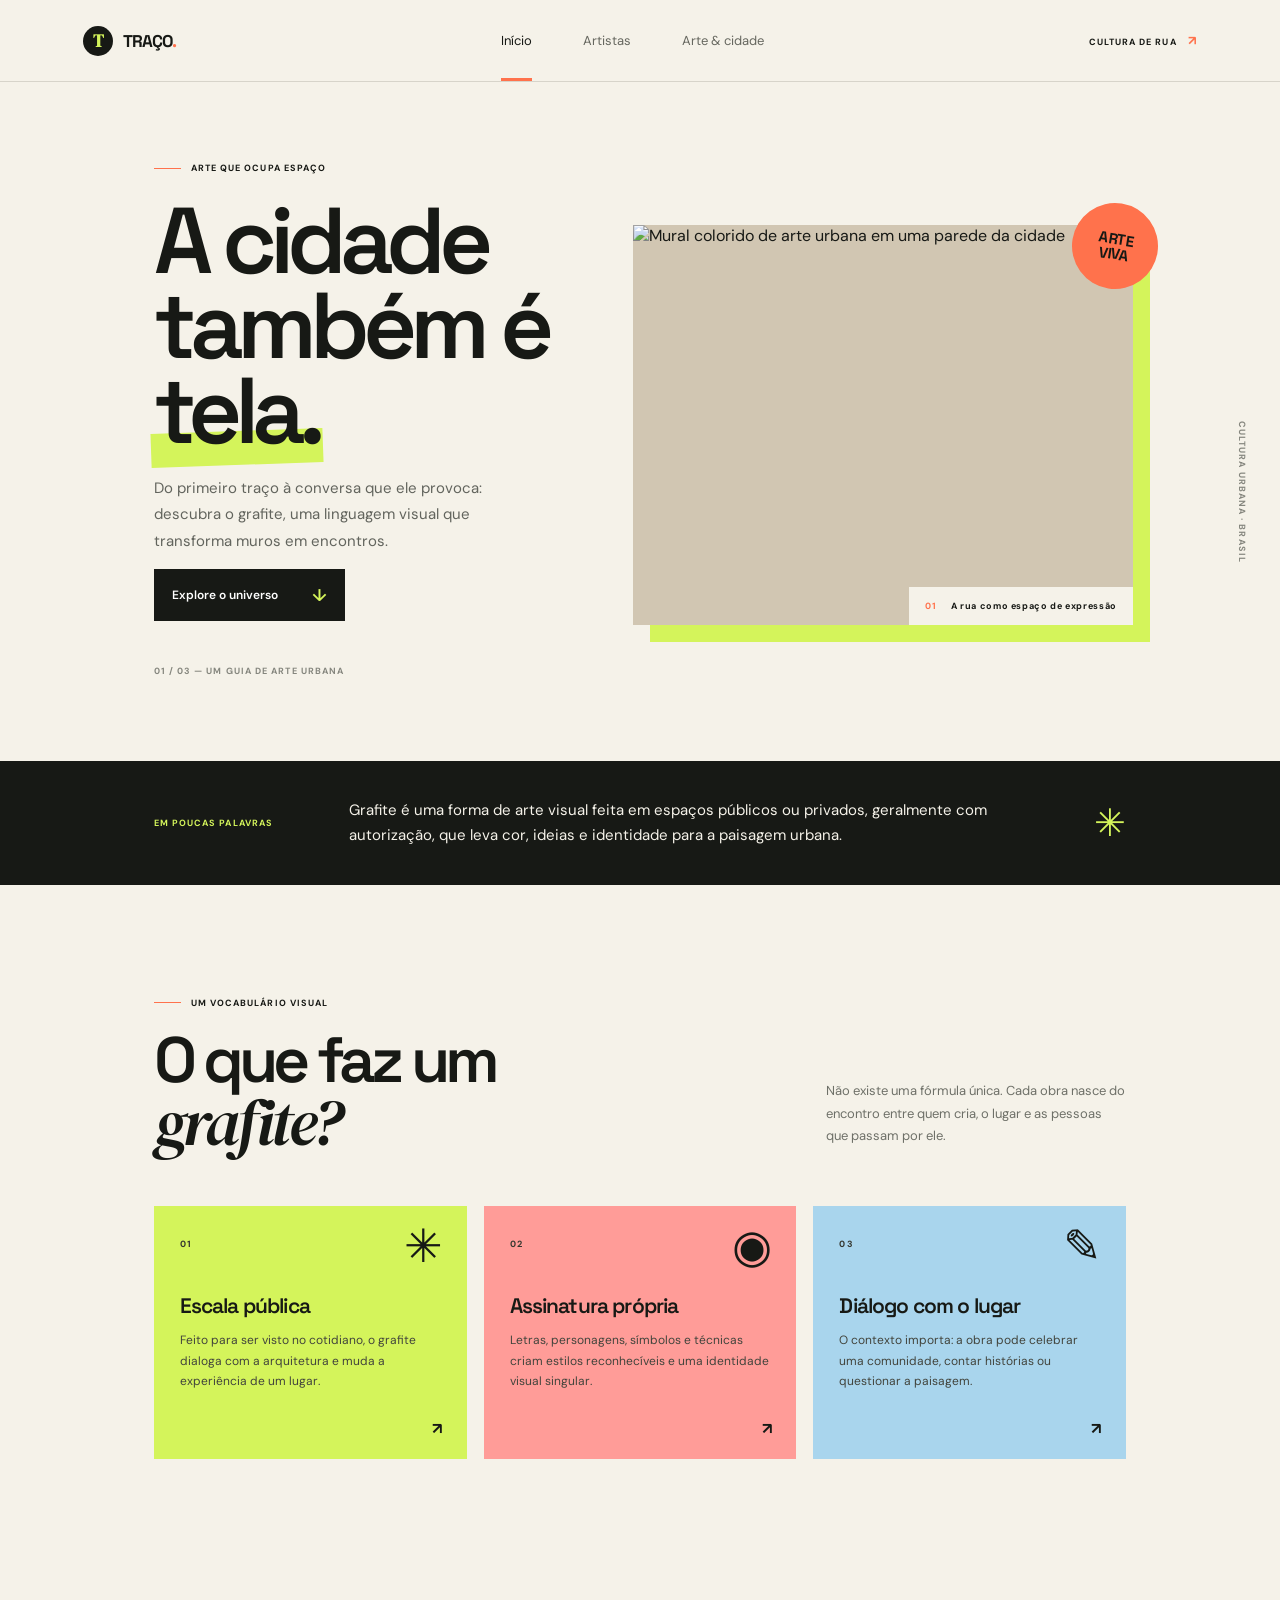
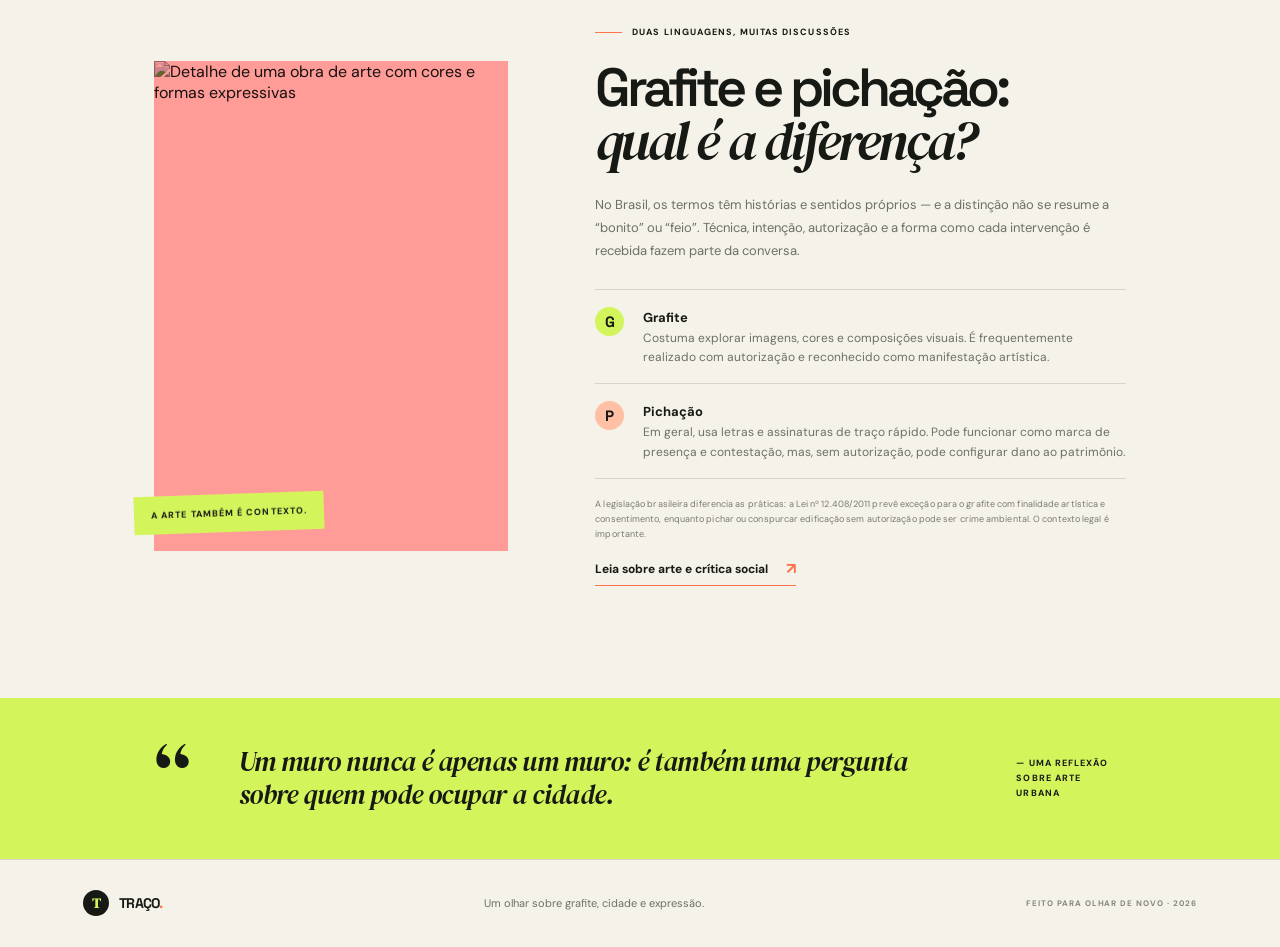
==== index.html @ 3d960035 "Create Grafite art website" ====
<!DOCTYPE html>
<html lang="pt-BR">
<head>
  <meta charset="UTF-8">
  <meta name="viewport" content="width=device-width, initial-scale=1.0">
  <meta name="description" content="Conheça a história, as características e as diferentes vozes do grafite.">
  <title>Grafite — a cidade como tela</title>
  <link rel="preconnect" href="https://fonts.googleapis.com">
  <link rel="preconnect" href="https://fonts.gstatic.com" crossorigin>
  <link href="https://fonts.googleapis.com/css2?family=DM+Sans:wght@400;500;600;700&family=Space+Grotesk:wght@400;500;600;700&display=swap" rel="stylesheet">
  <link rel="stylesheet" href="style.css">
</head>
<body>
  <header class="site-header">
    <a class="brand" href="index.html" aria-label="Grafite, página inicial"><span class="brand-mark">T</span><span>TRAÇO<span class="brand-dot">.</span></span></a>
    <nav class="main-nav" aria-label="Navegação principal">
      <a class="active" aria-current="page" href="index.html">Início</a>
      <a href="artistas.html">Artistas</a>
      <a href="impacto.html">Arte &amp; cidade</a>
    </nav>
    <a class="header-note" href="impacto.html#video">CULTURA DE RUA <span aria-hidden="true">↗</span></a>
  </header>

  <main>
    <section class="hero">
      <div class="hero-copy">
        <p class="eyebrow"><span class="eyebrow-line"></span> ARTE QUE OCUPA ESPAÇO</p>
        <h1>A cidade<br>também é <span class="highlight-word">tela.</span></h1>
        <p class="hero-description">Do primeiro traço à conversa que ele provoca: descubra o grafite, uma linguagem visual que transforma muros em encontros.</p>
        <a class="button button-dark" href="#caracteristicas">Explore o universo <span aria-hidden="true">↓</span></a>
        <span class="hero-index">01 / 03 — UM GUIA DE ARTE URBANA</span>
      </div>
      <figure class="hero-image image-frame">
        <img src="https://s3-sa-east-1.amazonaws.com/imgs.iarremate/galerias/emp-151/leiloes/lei-2744/lotes/lot-719103/tfJO3sEU.jpg" alt="Mural colorido de arte urbana em uma parede da cidade">
        <figcaption><span>01</span> A rua como espaço de expressão</figcaption>
        <span class="image-stamp" aria-hidden="true">ARTE<br>VIVA</span>
      </figure>
      <div class="hero-side-label" aria-hidden="true">CULTURA URBANA · BRASIL</div>
    </section>

    <section class="intro-strip" aria-label="Sobre o grafite">
      <span class="strip-label">EM POUCAS PALAVRAS</span>
      <p>Grafite é uma forma de arte visual feita em espaços públicos ou privados, geralmente com autorização, que leva cor, ideias e identidade para a paisagem urbana.</p>
      <span class="strip-symbol" aria-hidden="true">✳</span>
    </section>

    <section class="section section-features" id="caracteristicas">
      <div class="section-heading">
        <div><p class="eyebrow"><span class="eyebrow-line"></span> UM VOCABULÁRIO VISUAL</p><h2>O que faz um<br><span class="serif-italic">grafite?</span></h2></div>
        <p class="section-aside">Não existe uma fórmula única. Cada obra nasce do encontro entre quem cria, o lugar e as pessoas que passam por ele.</p>
      </div>
      <div class="feature-grid">
        <article class="feature-card feature-card-lime"><span class="card-number">01</span><span class="feature-icon" aria-hidden="true">✳</span><h3>Escala pública</h3><p>Feito para ser visto no cotidiano, o grafite dialoga com a arquitetura e muda a experiência de um lugar.</p><span class="card-arrow" aria-hidden="true">↗</span></article>
        <article class="feature-card feature-card-pink"><span class="card-number">02</span><span class="feature-icon" aria-hidden="true">◉</span><h3>Assinatura própria</h3><p>Letras, personagens, símbolos e técnicas criam estilos reconhecíveis e uma identidade visual singular.</p><span class="card-arrow" aria-hidden="true">↗</span></article>
        <article class="feature-card feature-card-blue"><span class="card-number">03</span><span class="feature-icon" aria-hidden="true">✎</span><h3>Diálogo com o lugar</h3><p>O contexto importa: a obra pode celebrar uma comunidade, contar histórias ou questionar a paisagem.</p><span class="card-arrow" aria-hidden="true">↗</span></article>
      </div>
    </section>

    <section class="section distinction-section" id="graffiti-e-pichacao">
      <div class="distinction-visual">
        <img src="https://racismoambiental.net.br/wp-content/uploads/2016/12/grafite-favela.jpg" alt="Detalhe de uma obra de arte com cores e formas expressivas">
        <span class="visual-caption">A ARTE TAMBÉM É CONTEXTO.</span>
      </div>
      <div class="distinction-copy">
        <p class="eyebrow"><span class="eyebrow-line"></span> DUAS LINGUAGENS, MUITAS DISCUSSÕES</p>
        <h2>Grafite e pichação:<br><span class="serif-italic">qual é a diferença?</span></h2>
        <p class="body-copy">No Brasil, os termos têm histórias e sentidos próprios — e a distinção não se resume a “bonito” ou “feio”. Técnica, intenção, autorização e a forma como cada intervenção é recebida fazem parte da conversa.</p>
        <div class="compare-list">
          <div><span class="compare-mark compare-green">G</span><p><strong>Grafite</strong><br>Costuma explorar imagens, cores e composições visuais. É frequentemente realizado com autorização e reconhecido como manifestação artística.</p></div>
          <div><span class="compare-mark compare-orange">P</span><p><strong>Pichação</strong><br>Em geral, usa letras e assinaturas de traço rápido. Pode funcionar como marca de presença e contestação, mas, sem autorização, pode configurar dano ao patrimônio.</p></div>
        </div>
        <p class="small-note">A legislação brasileira diferencia as práticas: a Lei nº 12.408/2011 prevê exceção para o grafite com finalidade artística e consentimento, enquanto pichar ou conspurcar edificação sem autorização pode ser crime ambiental. O contexto legal é importante.</p>
        <a class="text-link" href="impacto.html#debate">Leia sobre arte e crítica social <span aria-hidden="true">↗</span></a>
      </div>
    </section>

    <section class="quote-band"><span class="quote-mark" aria-hidden="true">“</span><blockquote>Um muro nunca é apenas um muro: é também uma pergunta sobre quem pode ocupar a cidade.</blockquote><span class="quote-credit">— UMA REFLEXÃO SOBRE ARTE URBANA</span></section>
  </main>

  <footer class="site-footer"><a class="brand footer-brand" href="index.html"><span class="brand-mark">T</span><span>TRAÇO<span class="brand-dot">.</span></span></a><p>Um olhar sobre grafite, cidade e expressão.</p><span>FEITO PARA OLHAR DE NOVO · 2026</span></footer>
</body>
</html>
---- style.css ----
@import url('https://fonts.googleapis.com/css2?family=DM+Serif+Display:ital@0;1&display=swap');

:root {
  --paper: #f5f2e9;
  --ink: #171915;
  --muted: #6e7068;
  --line: #d7d4ca;
  --lime: #d4f45b;
  --pink: #ff9c98;
  --blue: #a9d5ed;
  --orange: #ff724c;
  --display: 'Space Grotesk', sans-serif;
  --body: 'DM Sans', sans-serif;
  --serif: 'DM Serif Display', Georgia, serif;
}

* { box-sizing: border-box; }
html { scroll-behavior: smooth; }
body { margin: 0; background: var(--paper); color: var(--ink); font-family: var(--body); -webkit-font-smoothing: antialiased; }
a { color: inherit; }
img { display: block; width: 100%; height: 100%; object-fit: cover; }
::selection { background: var(--lime); color: var(--ink); }

.site-header { height: 82px; padding: 0 6.5%; display: flex; align-items: center; justify-content: space-between; border-bottom: 1px solid var(--line); }
.brand { display: inline-flex; align-items: center; gap: 10px; text-decoration: none; font: 700 17px var(--display); letter-spacing: -.06em; }
.brand-mark { display: grid; place-items: center; width: 30px; height: 30px; border-radius: 50%; background: var(--ink); color: var(--lime); font: 700 17px var(--serif); letter-spacing: 0; }
.brand-dot { color: var(--orange); }
.main-nav { display: flex; align-items: center; gap: clamp(20px, 4vw, 55px); height: 100%; }
.main-nav a { height: 100%; display: flex; align-items: center; position: relative; color: #66675f; text-decoration: none; font-size: 13px; transition: color .2s ease; }
.main-nav a:hover, .main-nav a.active { color: var(--ink); }
.main-nav a.active::after { content: ''; position: absolute; bottom: 0; left: 0; right: 0; height: 3px; background: var(--orange); }
.header-note, .hero-index, .eyebrow, .strip-label, .image-frame figcaption, .hero-side-label, .card-number, .card-arrow, .visual-caption, .small-note, .artist-meta, .table-note, .page-count, .video-tag, .video-corner, .site-footer > span, .quote-credit { font-size: 9px; font-weight: 700; letter-spacing: .12em; }
.header-note { text-decoration: none; }
.header-note span { margin-left: 8px; color: var(--orange); font-size: 13px; }

.hero { position: relative; min-height: 575px; padding: 80px 11.5% 72px 12%; display: grid; grid-template-columns: .92fr 1.08fr; align-items: center; gap: 5.5%; overflow: hidden; }
.hero-copy { position: relative; z-index: 1; padding: 0 0 12px; }
.eyebrow { display: flex; align-items: center; gap: 10px; margin: 0 0 24px; }
.eyebrow-line { display: inline-block; width: 27px; height: 1px; background: var(--orange); }
h1, h2, h3, p { margin-top: 0; }
h1, h2 { font-family: var(--display); font-weight: 600; letter-spacing: -.075em; }
.hero h1, .page-hero h1 { margin-bottom: 22px; font-size: clamp(62px, 7.3vw, 102px); line-height: .91; }
.highlight-word { position: relative; z-index: 0; white-space: nowrap; }
.highlight-word::after { content: ''; position: absolute; z-index: -1; left: -.03em; right: -.04em; bottom: .06em; height: .36em; background: var(--lime); transform: rotate(-2deg); }
.hero-description { max-width: 390px; color: #62645d; font-size: 15px; line-height: 1.75; }
.button { display: inline-flex; align-items: center; justify-content: space-between; gap: 34px; min-width: 190px; padding: 15px 18px; text-decoration: none; font-size: 12px; font-weight: 600; transition: transform .2s, background .2s; }
.button:hover { transform: translateY(-3px); }
.button-dark { background: var(--ink); color: white; }
.button-dark:hover { background: #30332d; }
.button span { color: var(--lime); font-size: 17px; }
.hero-index { display: block; margin-top: 44px; color: #85867e; }
.image-frame { position: relative; margin: 0; background: #d1c6b2; }
.hero-image { height: 400px; box-shadow: 17px 17px 0 var(--lime); }
.hero-image img { filter: saturate(.86); }
.image-frame figcaption { position: absolute; right: 0; bottom: 0; padding: 13px 16px; background: var(--paper); letter-spacing: .07em; }
.image-frame figcaption span { margin-right: 12px; color: var(--orange); }
.image-stamp { position: absolute; top: -22px; right: -25px; display: grid; place-items: center; width: 86px; height: 86px; border-radius: 50%; background: var(--orange); color: var(--ink); font: 700 15px/1 var(--display); letter-spacing: -.02em; text-align: center; transform: rotate(9deg); }
.hero-side-label { position: absolute; right: 2.5%; top: 50%; writing-mode: vertical-rl; color: #85867e; }

.intro-strip { min-height: 124px; padding: 30px 12%; display: grid; grid-template-columns: 160px 1fr 55px; gap: 35px; align-items: center; background: var(--ink); color: var(--paper); }
.strip-label { color: var(--lime); }
.intro-strip p { max-width: 770px; margin: 0; font-size: 15px; line-height: 1.65; }
.strip-symbol { justify-self: end; color: var(--lime); font-size: 38px; }
.section { padding: 112px 12%; }
.section-heading, .table-heading { display: flex; align-items: end; justify-content: space-between; gap: 35px; margin-bottom: 52px; }
.section-heading .eyebrow, .table-heading .eyebrow { margin-bottom: 20px; }
h2 { margin-bottom: 0; font-size: clamp(44px, 5vw, 65px); line-height: .98; }
.serif-italic { font-family: var(--serif); font-weight: 400; font-style: italic; letter-spacing: -.055em; }
.section-aside { max-width: 300px; margin: 0 0 6px; color: var(--muted); font-size: 13px; line-height: 1.75; }
.feature-grid { display: grid; grid-template-columns: repeat(3, 1fr); gap: 17px; }
.feature-card { min-height: 253px; position: relative; padding: 25px 26px 30px; overflow: hidden; }
.feature-card-lime { background: var(--lime); }
.feature-card-pink { background: var(--pink); }
.feature-card-blue { background: var(--blue); }
.card-number { color: #34362e; }
.feature-icon { position: absolute; top: 17px; right: 24px; font-size: 46px; line-height: 1; }
.feature-card h3 { margin: 40px 0 11px; font: 600 21px var(--display); letter-spacing: -.04em; }
.feature-card p { max-width: 270px; margin-bottom: 0; color: #42443c; font-size: 12px; line-height: 1.7; }
.card-arrow { position: absolute; right: 23px; bottom: 20px; font-size: 16px; }

.distinction-section { display: grid; grid-template-columns: .8fr 1.2fr; gap: 9%; align-items: center; padding-top: 55px; }
.distinction-visual { height: 490px; position: relative; background: var(--pink); }
.distinction-visual img { mix-blend-mode: multiply; filter: saturate(.82); }
.visual-caption { position: absolute; bottom: 19px; left: -20px; padding: 13px 17px; background: var(--lime); transform: rotate(-2deg); }
.distinction-copy h2 { margin-bottom: 24px; font-size: clamp(39px, 4.2vw, 55px); }
.body-copy { color: var(--muted); font-size: 13px; line-height: 1.8; }
.compare-list { margin: 26px 0 18px; border-top: 1px solid var(--line); }
.compare-list > div { display: grid; grid-template-columns: 35px 1fr; gap: 13px; align-items: start; padding: 17px 0 15px; border-bottom: 1px solid var(--line); }
.compare-mark { display: grid; place-items: center; width: 29px; height: 29px; border-radius: 50%; font: 700 15px var(--display); }
.compare-green { background: var(--lime); }
.compare-orange { background: #ffc0a5; }
.compare-list p { margin: 0; color: var(--muted); font-size: 12px; line-height: 1.65; }
.compare-list strong { color: var(--ink); font-size: 13px; }
.small-note { color: #797a72; font-size: 9px; font-weight: 400; line-height: 1.7; letter-spacing: .01em; }
.text-link { display: inline-flex; gap: 18px; align-items: center; margin-top: 7px; padding-bottom: 6px; border-bottom: 1px solid var(--orange); text-decoration: none; font-size: 12px; font-weight: 700; }
.text-link span { color: var(--orange); font-size: 16px; }
.quote-band { display: grid; grid-template-columns: 60px 1fr auto; gap: 25px; align-items: center; padding: 45px 12%; background: var(--lime); }
.quote-mark { font: 88px/.8 var(--serif); }
.quote-band blockquote { max-width: 720px; margin: 0; font: italic 27px/1.2 var(--serif); letter-spacing: -.02em; }
.quote-credit { max-width: 110px; line-height: 1.7; }

.page-hero { position: relative; min-height: 475px; padding: 70px 12% 70px; display: grid; grid-template-columns: 1fr 1.05fr; gap: 8%; align-items: center; }
.page-hero .hero-description { max-width: 355px; }
.page-hero-image { height: 330px; box-shadow: 14px 14px 0 var(--pink); }
.impact-hero .page-hero-image { box-shadow: 14px 14px 0 var(--blue); }
.page-count { position: absolute; bottom: 38px; left: 12%; color: #7d7e76; }
.page-count i { margin: 0 9px; color: var(--orange); font-style: normal; }
.artists-intro { padding-top: 90px; padding-bottom: 90px; }
.artists-intro .section-heading { margin-bottom: 42px; }
.artist-cards { display: grid; grid-template-columns: repeat(3, 1fr); gap: 23px; }
.artist-image { height: 245px; margin-bottom: 18px; overflow: hidden; background: #ded8c8; }
.artist-image img { transition: transform .4s ease; }
.artist-card:hover .artist-image img { transform: scale(1.04); }
.artist-image-one img { filter: saturate(.8); }
.artist-image-two img { filter: saturate(.95); }
.artist-image-three img { filter: sepia(.1) saturate(.75); }
.artist-meta { display: flex; justify-content: space-between; color: #77786f; font-size: 8px; }
.artist-card h3 { margin: 10px 0 8px; font: 600 25px var(--display); letter-spacing: -.06em; }
.artist-card > p { max-width: 330px; margin: 0; color: var(--muted); font-size: 12px; line-height: 1.75; }
.table-section { padding: 82px 12% 90px; background: #e9e6dc; }
.table-heading { margin-bottom: 36px; }
.table-heading h2 { font-size: clamp(42px, 4.5vw, 58px); }
.table-wrap { overflow-x: auto; }
table { width: 100%; border-collapse: collapse; text-align: left; }
caption { padding: 0 0 12px; color: #76776f; font-size: 11px; text-align: left; }
th, td { padding: 16px 12px; border-top: 1px solid #cbc8bf; font-size: 12px; }
thead th { color: #77786f; font-size: 9px; letter-spacing: .1em; text-transform: uppercase; }
tbody th { font: 600 14px var(--display); letter-spacing: -.03em; white-space: nowrap; }
tbody td { color: #5f6059; }
.table-note { margin: 14px 0 0; color: #76776f; font-size: 9px; font-weight: 400; letter-spacing: 0; }
.artist-callout { padding: 92px 12%; display: grid; grid-template-columns: 1.1fr 1fr auto; gap: 40px; align-items: end; }
.artist-callout .eyebrow { margin-bottom: 19px; }
.artist-callout h2 { font-size: clamp(38px, 4vw, 54px); }
.artist-callout > p { max-width: 330px; margin: 0; color: var(--muted); font-size: 13px; line-height: 1.75; }
.artist-callout .button { min-width: 170px; gap: 17px; }

.social-section { display: grid; grid-template-columns: 1fr 1fr; gap: 10%; align-items: center; padding-top: 82px; padding-bottom: 95px; }
.social-copy h2 { margin-bottom: 24px; font-size: clamp(45px, 5vw, 64px); }
.social-copy .body-copy { max-width: 470px; }
.social-image { height: 430px; box-shadow: 14px 14px 0 var(--lime); }
.video-section { padding: 75px 12%; display: grid; grid-template-columns: .7fr 1.3fr; gap: 9%; align-items: center; background: var(--ink); color: var(--paper); }
.video-copy h2 { margin-bottom: 22px; font-size: clamp(48px, 5vw, 67px); }
.video-copy > p:not(.eyebrow) { max-width: 310px; color: #c2c2b7; font-size: 12px; line-height: 1.8; }
.video-copy .eyebrow { color: var(--lime); }
.video-tag { display: inline-block; margin-top: 18px; padding: 8px 11px; border: 1px solid #606258; color: var(--lime); }
.video-placeholder { min-height: 335px; display: grid; place-items: center; position: relative; border: 1px dashed #85867e; background: linear-gradient(135deg, #272a24, #1c1e19); text-align: center; }
.video-placeholder-inner { display: flex; flex-direction: column; align-items: center; padding: 25px; }
.play-button { display: grid; place-items: center; width: 58px; height: 58px; margin-bottom: 18px; border-radius: 50%; background: var(--lime); color: var(--ink); font-size: 17px; padding-left: 3px; }
.video-placeholder strong { margin-bottom: 7px; font: 600 20px var(--display); }
.video-placeholder-inner > span:last-child { max-width: 310px; color: #aaa99e; font-size: 11px; line-height: 1.6; }
.video-corner { position: absolute; top: 15px; left: 16px; color: #909187; }
.closing-note { min-height: 160px; padding: 40px 12%; display: grid; grid-template-columns: 50px 1fr auto; gap: 25px; align-items: center; }
.closing-icon { color: var(--orange); font-size: 35px; }
.closing-note p { max-width: 590px; margin: 0; font-size: 17px; line-height: 1.5; }
.closing-note strong { font-family: var(--serif); font-size: 20px; font-weight: 400; font-style: italic; }
.button-outline { min-width: 170px; border: 1px solid var(--ink); }
.button-outline span { color: var(--orange); }
.site-footer { min-height: 88px; padding: 18px 6.5%; display: flex; align-items: center; justify-content: space-between; border-top: 1px solid var(--line); }
.footer-brand { font-size: 14px; }
.footer-brand .brand-mark { width: 26px; height: 26px; font-size: 14px; }
.site-footer p { margin: 0; color: var(--muted); font-size: 11px; }
.site-footer > span { color: #85867e; font-size: 8px; }

@media (max-width: 900px) {
  .site-header { padding: 0 5%; }
  .header-note { display: none; }
  .hero { padding: 65px 8% 60px; gap: 5%; }
  .hero-image { height: 340px; }
  .hero-side-label { display: none; }
  .section, .table-section { padding-left: 8%; padding-right: 8%; }
  .intro-strip { padding-left: 8%; padding-right: 8%; grid-template-columns: 130px 1fr 35px; gap: 20px; }
  .distinction-section { gap: 6%; }
  .distinction-visual { height: 430px; }
  .page-hero { padding-left: 8%; padding-right: 8%; gap: 5%; }
  .page-count { left: 8%; }
  .artist-callout { padding-left: 8%; padding-right: 8%; grid-template-columns: 1fr 1fr; }
  .artist-callout .button { grid-column: 2; }
  .video-section { padding-left: 8%; padding-right: 8%; gap: 6%; }
  .social-section { gap: 7%; }
  .closing-note { padding-left: 8%; padding-right: 8%; }
}
@media (max-width: 650px) {
  .site-header { height: auto; min-height: 75px; padding: 14px 5%; align-items: flex-start; flex-direction: column; gap: 13px; }
  .main-nav { width: 100%; height: 34px; justify-content: space-between; gap: 14px; }
  .main-nav a { font-size: 12px; }
  .main-nav a.active::after { height: 2px; }
  .hero { min-height: 0; padding: 57px 7% 55px; grid-template-columns: 1fr; gap: 44px; }
  .hero h1, .page-hero h1 { font-size: clamp(61px, 17vw, 88px); }
  .hero-description { max-width: 450px; }
  .hero-index { margin-top: 27px; }
  .hero-image { height: min(78vw, 390px); margin-right: 10px; }
  .image-stamp { width: 68px; height: 68px; right: -13px; font-size: 12px; }
  .intro-strip { padding: 28px 7%; grid-template-columns: 1fr 30px; gap: 12px; }
  .intro-strip .strip-label { grid-column: 1; }
  .intro-strip p { grid-column: 1; font-size: 13px; }
  .strip-symbol { grid-column: 2; grid-row: 1 / span 2; font-size: 30px; }
  .section, .table-section { padding: 72px 7%; }
  .section-heading, .table-heading { display: block; margin-bottom: 33px; }
  .section-aside { margin-top: 20px; }
  h2 { font-size: clamp(42px, 12vw, 58px); }
  .feature-grid { grid-template-columns: 1fr; gap: 12px; }
  .feature-card { min-height: 205px; }
  .feature-card h3 { margin-top: 29px; }
  .distinction-section { padding-top: 28px; grid-template-columns: 1fr; gap: 42px; }
  .distinction-visual { height: min(105vw, 420px); margin-right: 10px; }
  .distinction-copy h2 { font-size: 43px; }
  .quote-band { padding: 35px 7%; grid-template-columns: 35px 1fr; gap: 15px; }
  .quote-mark { font-size: 63px; }
  .quote-band blockquote { font-size: 22px; }
  .quote-credit { grid-column: 2; max-width: none; }
  .page-hero { min-height: 0; padding: 56px 7% 62px; grid-template-columns: 1fr; gap: 42px; }
  .page-hero-image { height: min(70vw, 340px); margin-right: 10px; }
  .page-count { bottom: 22px; left: 7%; }
  .artists-intro { padding-top: 68px; }
  .artist-cards { grid-template-columns: 1fr; gap: 34px; }
  .artist-image { height: min(72vw, 340px); }
  .artist-card > p { max-width: 440px; }
  .table-section { padding-top: 67px; }
  table { min-width: 620px; }
  th, td { padding: 14px 10px; }
  .artist-callout { padding: 70px 7%; grid-template-columns: 1fr; gap: 22px; }
  .artist-callout .button { grid-column: auto; justify-self: start; }
  .social-section { padding: 68px 7%; grid-template-columns: 1fr; gap: 38px; }
  .social-image { height: min(78vw, 380px); margin-right: 10px; }
  .video-section { padding: 66px 7%; grid-template-columns: 1fr; gap: 35px; }
  .video-placeholder { min-height: 250px; }
  .closing-note { padding: 35px 7%; grid-template-columns: 35px 1fr; gap: 14px; }
  .closing-note .button { grid-column: 2; justify-self: start; }
  .site-footer { padding: 25px 7%; align-items: flex-start; flex-direction: column; gap: 13px; }
}

@media (prefers-reduced-motion: reduce) {
  *, *::before, *::after { scroll-behavior: auto !important; transition-duration: .01ms !important; }
}
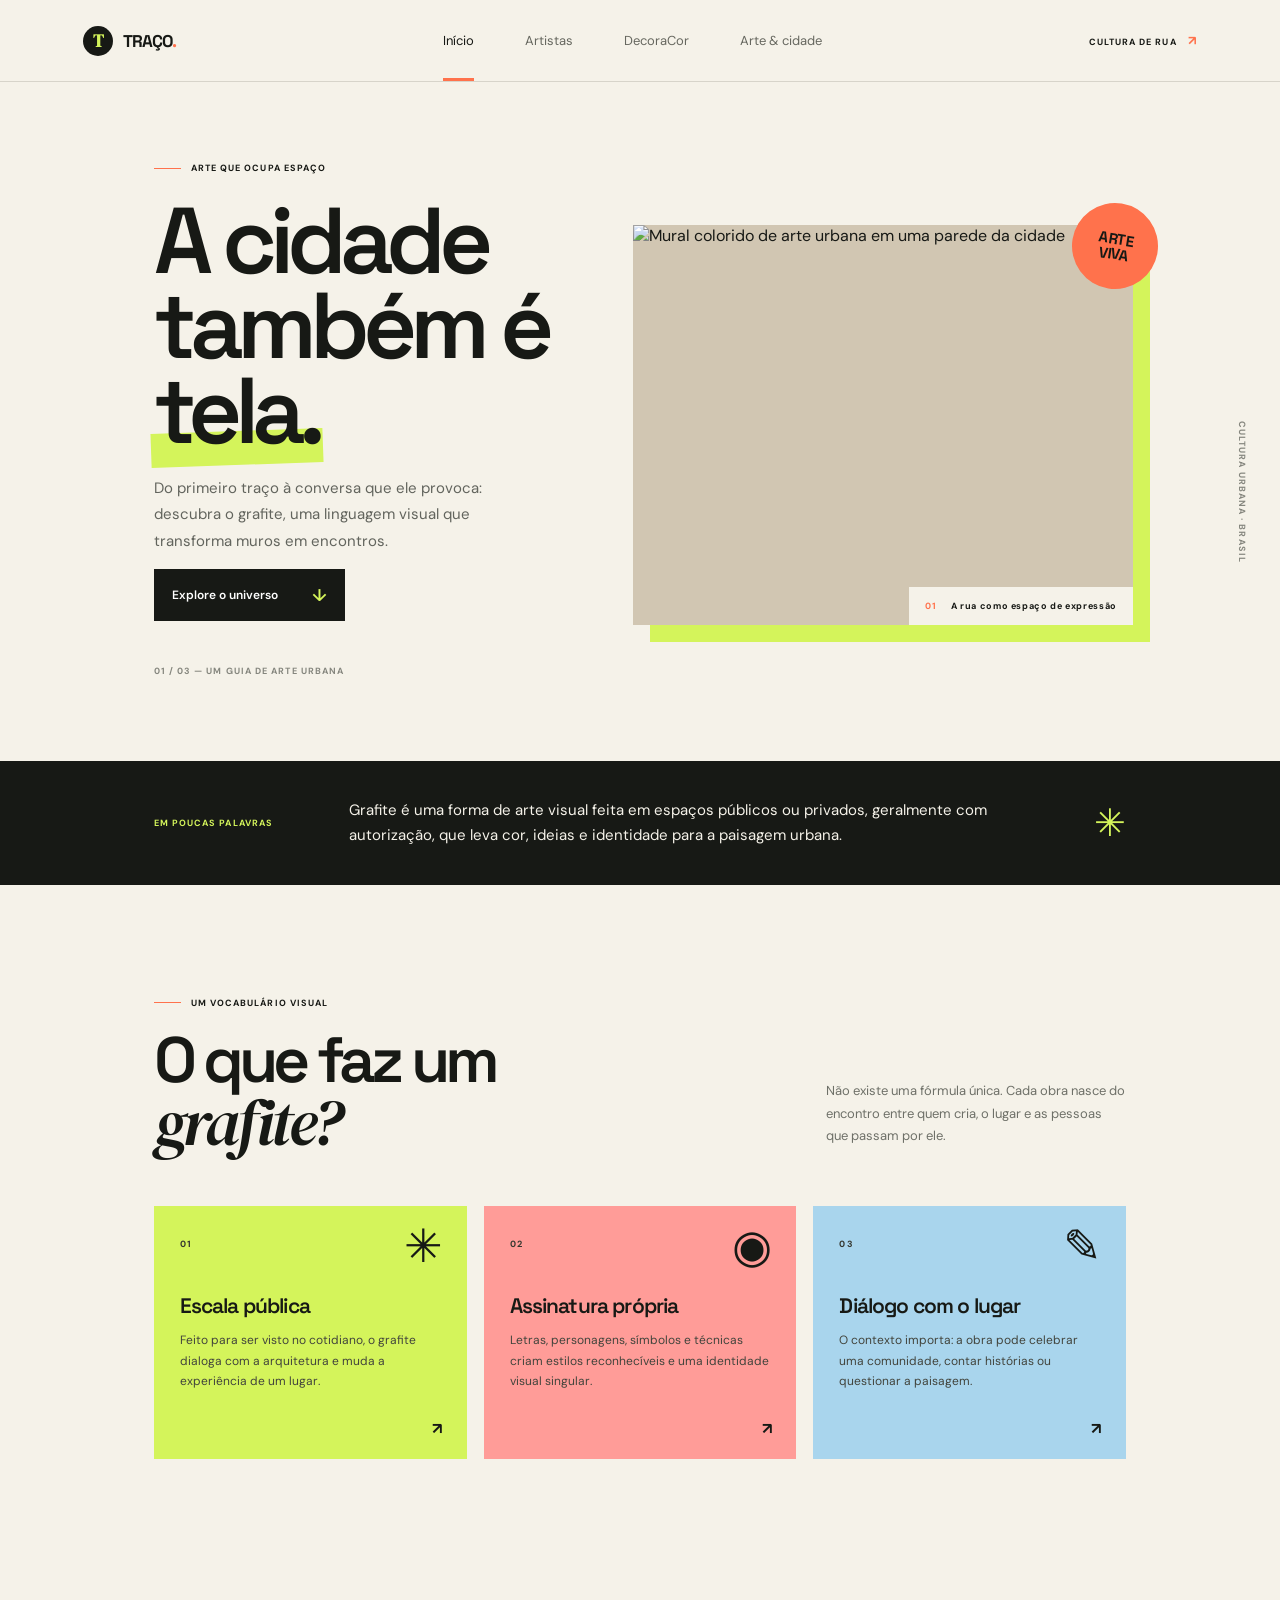
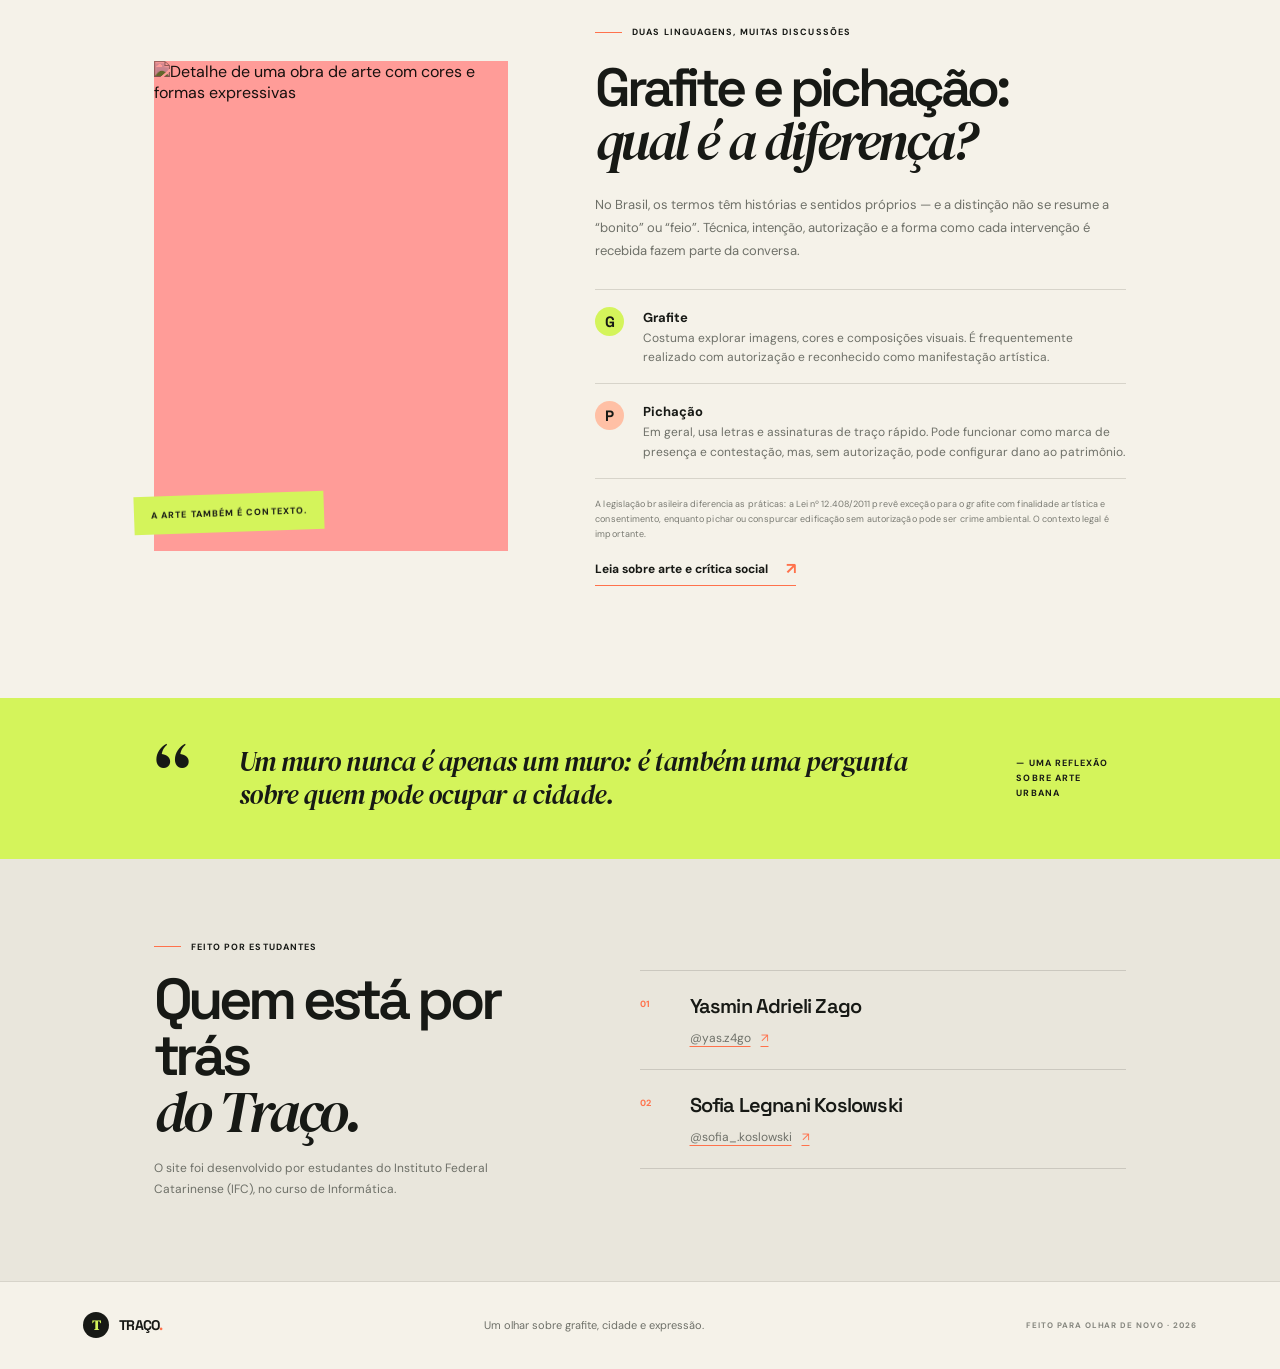
==== commit 6741a943: "n" ====
--- a/index.html
+++ b/index.html
@@ -16,6 +16,7 @@
     <nav class="main-nav" aria-label="Navegação principal">
       <a class="active" aria-current="page" href="index.html">Início</a>
       <a href="artistas.html">Artistas</a>
+      <a href="jogo.html">DecoraCor</a>
       <a href="impacto.html">Arte &amp; cidade</a>
     </nav>
     <a class="header-note" href="impacto.html#video">CULTURA DE RUA <span aria-hidden="true">↗</span></a>
@@ -75,6 +76,18 @@
     </section>
 
     <section class="quote-band"><span class="quote-mark" aria-hidden="true">“</span><blockquote>Um muro nunca é apenas um muro: é também uma pergunta sobre quem pode ocupar a cidade.</blockquote><span class="quote-credit">— UMA REFLEXÃO SOBRE ARTE URBANA</span></section>
+
+    <section class="developers-section" aria-labelledby="developers-title">
+      <div class="developers-heading">
+        <p class="eyebrow"><span class="eyebrow-line"></span> FEITO POR ESTUDANTES</p>
+        <h2 id="developers-title">Quem está por trás<br><span class="serif-italic">do Traço.</span></h2>
+        <p>O site foi desenvolvido por estudantes do Instituto Federal Catarinense (IFC), no curso de Informática.</p>
+      </div>
+      <div class="developer-list">
+        <article class="developer-entry"><span class="developer-number">01</span><div><h3>Yasmin Adrieli Zago</h3><a href="https://www.instagram.com/yas.z4go/" target="_blank" rel="noopener noreferrer">@yas.z4go <span aria-hidden="true">↗</span></a></div></article>
+        <article class="developer-entry"><span class="developer-number">02</span><div><h3>Sofia Legnani Koslowski</h3><a href="https://www.instagram.com/sofia_.koslowski/" target="_blank" rel="noopener noreferrer">@sofia_.koslowski <span aria-hidden="true">↗</span></a></div></article>
+      </div>
+    </section>
   </main>
 
   <footer class="site-footer"><a class="brand footer-brand" href="index.html"><span class="brand-mark">T</span><span>TRAÇO<span class="brand-dot">.</span></span></a><p>Um olhar sobre grafite, cidade e expressão.</p><span>FEITO PARA OLHAR DE NOVO · 2026</span></footer>
--- a/style.css
+++ b/style.css
@@ -98,6 +98,16 @@
 .quote-mark { font: 88px/.8 var(--serif); }
 .quote-band blockquote { max-width: 720px; margin: 0; font: italic 27px/1.2 var(--serif); letter-spacing: -.02em; }
 .quote-credit { max-width: 110px; line-height: 1.7; }
+.developers-section { padding: 82px 12%; display: grid; grid-template-columns: .9fr 1.1fr; gap: 9%; align-items: center; background: #e9e6dc; }
+.developers-heading .eyebrow { margin-bottom: 18px; }
+.developers-heading h2 { font-size: clamp(42px, 4.5vw, 58px); }
+.developers-heading > p:last-child { max-width: 340px; margin: 18px 0 0; color: var(--muted); font-size: 12px; line-height: 1.7; }
+.developer-list { border-top: 1px solid #cbc8bf; }
+.developer-entry { display: grid; grid-template-columns: 35px 1fr; gap: 15px; align-items: start; padding: 22px 0; border-bottom: 1px solid #cbc8bf; }
+.developer-number { padding-top: 5px; color: var(--orange); font-size: 9px; font-weight: 700; letter-spacing: .1em; }
+.developer-entry h3 { margin: 0 0 7px; font: 600 20px var(--display); letter-spacing: -.04em; }
+.developer-entry a { display: inline-flex; gap: 10px; align-items: center; color: var(--muted); font-size: 12px; text-decoration-color: var(--orange); text-underline-offset: 4px; }
+.developer-entry a span { color: var(--orange); }
 
 .page-hero { position: relative; min-height: 475px; padding: 70px 12% 70px; display: grid; grid-template-columns: 1fr 1.05fr; gap: 8%; align-items: center; }
 .page-hero .hero-description { max-width: 355px; }
@@ -107,7 +117,20 @@
 .page-count i { margin: 0 9px; color: var(--orange); font-style: normal; }
 .artists-intro { padding-top: 90px; padding-bottom: 90px; }
 .artists-intro .section-heading { margin-bottom: 42px; }
+.artist-search-wrap { max-width: 480px; margin: 0 0 30px; }
+.artist-search-wrap label { display: block; margin-bottom: 8px; color: var(--muted); font-size: 9px; font-weight: 700; letter-spacing: .1em; }
+.artist-search-wrap input { width: 100%; min-height: 46px; padding: 11px 13px; border: 1px solid #bdbab0; border-radius: 0; background: transparent; color: var(--ink); font: 13px var(--body); }
+.artist-search-wrap input:focus-visible { outline: 2px solid var(--orange); outline-offset: 3px; }
+.artist-search-wrap #artist-results { margin: 8px 0 0; color: var(--muted); font-size: 11px; }
 .artist-cards { display: grid; grid-template-columns: repeat(3, 1fr); gap: 23px; }
+.artist-card[hidden] { display: none; }
+.artist-image-cover { position: relative; display: grid; place-items: center; color: var(--ink); }
+.artist-cover-mark { font: 700 82px/1 var(--display); }
+.artist-cover-lime { background: repeating-linear-gradient(135deg, transparent 0 12px, #1719151c 12px 14px), var(--lime); }
+.artist-cover-pink { background: repeating-linear-gradient(45deg, transparent 0 23px, #17191518 24px 26px), var(--pink); }
+.artist-cover-blue { background: linear-gradient(135deg, transparent 49%, #367f9c55 50% 63%, transparent 64%), repeating-linear-gradient(-35deg, transparent 0 18px, #17191518 19px 21px), var(--blue); }
+.artist-cover-orange { background: repeating-linear-gradient(0deg, transparent 0 17px, #1719151c 18px 20px), repeating-linear-gradient(90deg, transparent 0 26px, #17191518 27px 29px), var(--orange); }
+.artist-cover-ink { background: repeating-linear-gradient(135deg, transparent 0 20px, #f5f2e922 21px 23px), var(--ink); color: var(--paper); }
 .artist-image { height: 245px; margin-bottom: 18px; overflow: hidden; background: #ded8c8; }
 .artist-image img { transition: transform .4s ease; }
 .artist-card:hover .artist-image img { transform: scale(1.04); }
@@ -161,6 +184,43 @@
 .site-footer p { margin: 0; color: var(--muted); font-size: 11px; }
 .site-footer > span { color: #85867e; font-size: 8px; }
 
+.color-page { max-width: 1320px; margin: 0 auto; padding: 64px 8% 88px; }
+.color-heading { display: flex; justify-content: space-between; align-items: end; gap: 30px; margin-bottom: 36px; }
+.color-heading .eyebrow { margin-bottom: 18px; }
+.color-heading h1 { margin-bottom: 0; font-size: clamp(48px, 6vw, 76px); line-height: .96; }
+.color-heading > p { max-width: 330px; margin: 0 0 5px; color: var(--muted); font-size: 13px; line-height: 1.7; }
+.color-studio { display: grid; grid-template-columns: 1.2fr .8fr; min-height: 490px; background: var(--ink); color: var(--paper); }
+.color-stage { display: flex; flex-direction: column; padding: 28px; border-right: 1px solid #44463f; }
+.game-progress { display: flex; align-items: center; justify-content: space-between; gap: 16px; margin-bottom: 21px; color: #c5c6bb; font-size: 10px; font-weight: 700; letter-spacing: .1em; text-transform: uppercase; }
+.game-dots { display: flex; gap: 7px; }
+.game-dot { width: 8px; height: 8px; border-radius: 50%; background: #55574e; }
+.game-dot.is-done { background: var(--lime); }
+.game-dot.is-current { outline: 1px solid var(--lime); outline-offset: 3px; }
+.color-target { flex: 1; min-height: 285px; display: grid; place-items: center; background: #32352e; transition: background-color .35s ease; }
+.color-target.is-hidden { background-color: #292b26; background-image: repeating-linear-gradient(135deg, transparent 0 13px, #ffffff0b 13px 15px); }
+.target-prompt { max-width: 230px; padding: 20px; color: #d7d8ce; font: 500 18px/1.35 var(--display); text-align: center; }
+.target-prompt small { display: block; margin-top: 9px; color: #a4a69b; font: 11px/1.5 var(--body); }
+.game-feedback { min-height: 52px; display: flex; align-items: center; justify-content: space-between; gap: 14px; padding-top: 17px; color: #c5c6bb; font-size: 12px; }
+.feedback-swatches { display: flex; align-items: center; gap: 8px; }
+.feedback-swatch { width: 25px; height: 25px; border: 1px solid #ffffff50; }
+.color-controls { display: flex; flex-direction: column; padding: 30px; background: var(--paper); color: var(--ink); }
+.color-controls h2 { margin: 0 0 7px; font-size: 24px; letter-spacing: -.04em; }
+.color-controls > p { margin: 0 0 20px; color: var(--muted); font-size: 11px; line-height: 1.6; }
+.guess-swatch { min-height: 66px; margin-bottom: 23px; background: #c9c8bf; transition: background-color .15s ease; }
+.color-range { margin-bottom: 19px; }
+.color-range label { display: flex; justify-content: space-between; gap: 12px; margin-bottom: 8px; font-size: 11px; font-weight: 700; }
+.color-range output { color: var(--muted); font-variant-numeric: tabular-nums; }
+.color-range input { width: 100%; height: 20px; margin: 0; accent-color: var(--orange); cursor: pointer; }
+.color-range input:focus-visible, .game-action:focus-visible { outline: 2px solid var(--orange); outline-offset: 3px; }
+.game-action { min-height: 48px; display: flex; align-items: center; justify-content: space-between; gap: 16px; margin-top: auto; padding: 0 16px; border: 0; background: var(--ink); color: white; font: 600 12px var(--body); text-align: left; cursor: pointer; transition: background .2s, transform .2s; }
+.game-action:hover:not(:disabled) { transform: translateY(-2px); background: #30332d; }
+.game-action:disabled { opacity: .6; cursor: wait; }
+.game-action span { color: var(--lime); font-size: 18px; }
+.game-total { margin: 13px 0 0; color: var(--muted); font-size: 10px; text-align: center; }
+.game-total strong { color: var(--ink); font-variant-numeric: tabular-nums; }
+.color-note { display: flex; justify-content: space-between; gap: 20px; margin-top: 18px; color: var(--muted); font-size: 10px; }
+.color-note span:last-child { color: var(--ink); font-weight: 700; }
+
 @media (max-width: 900px) {
   .site-header { padding: 0 5%; }
   .header-note { display: none; }
@@ -178,6 +238,9 @@
   .video-section { padding-left: 8%; padding-right: 8%; gap: 6%; }
   .social-section { gap: 7%; }
   .closing-note { padding-left: 8%; padding-right: 8%; }
+  .color-page { padding-left: 6%; padding-right: 6%; }
+  .color-studio { grid-template-columns: 1fr .9fr; }
+  .color-controls { padding: 25px; }
 }
 @media (max-width: 650px) {
   .site-header { height: auto; min-height: 75px; padding: 14px 5%; align-items: flex-start; flex-direction: column; gap: 13px; }
@@ -208,6 +271,8 @@
   .quote-mark { font-size: 63px; }
   .quote-band blockquote { font-size: 22px; }
   .quote-credit { grid-column: 2; max-width: none; }
+  .developers-section { padding: 68px 7%; grid-template-columns: 1fr; gap: 28px; }
+  .developer-entry h3 { font-size: 18px; }
   .page-hero { min-height: 0; padding: 56px 7% 62px; grid-template-columns: 1fr; gap: 42px; }
   .page-hero-image { height: min(70vw, 340px); margin-right: 10px; }
   .page-count { bottom: 22px; left: 7%; }
@@ -227,6 +292,14 @@
   .closing-note { padding: 35px 7%; grid-template-columns: 35px 1fr; gap: 14px; }
   .closing-note .button { grid-column: 2; justify-self: start; }
   .site-footer { padding: 25px 7%; align-items: flex-start; flex-direction: column; gap: 13px; }
+  .color-page { padding: 48px 7% 66px; }
+  .color-heading { display: block; margin-bottom: 26px; }
+  .color-heading > p { margin-top: 16px; }
+  .color-studio { grid-template-columns: 1fr; }
+  .color-stage { min-height: 390px; padding: 19px; border-right: 0; border-bottom: 1px solid #44463f; }
+  .color-target { min-height: 240px; }
+  .color-controls { padding: 23px; }
+  .color-note { flex-direction: column; gap: 8px; }
 }
 
 @media (prefers-reduced-motion: reduce) {
